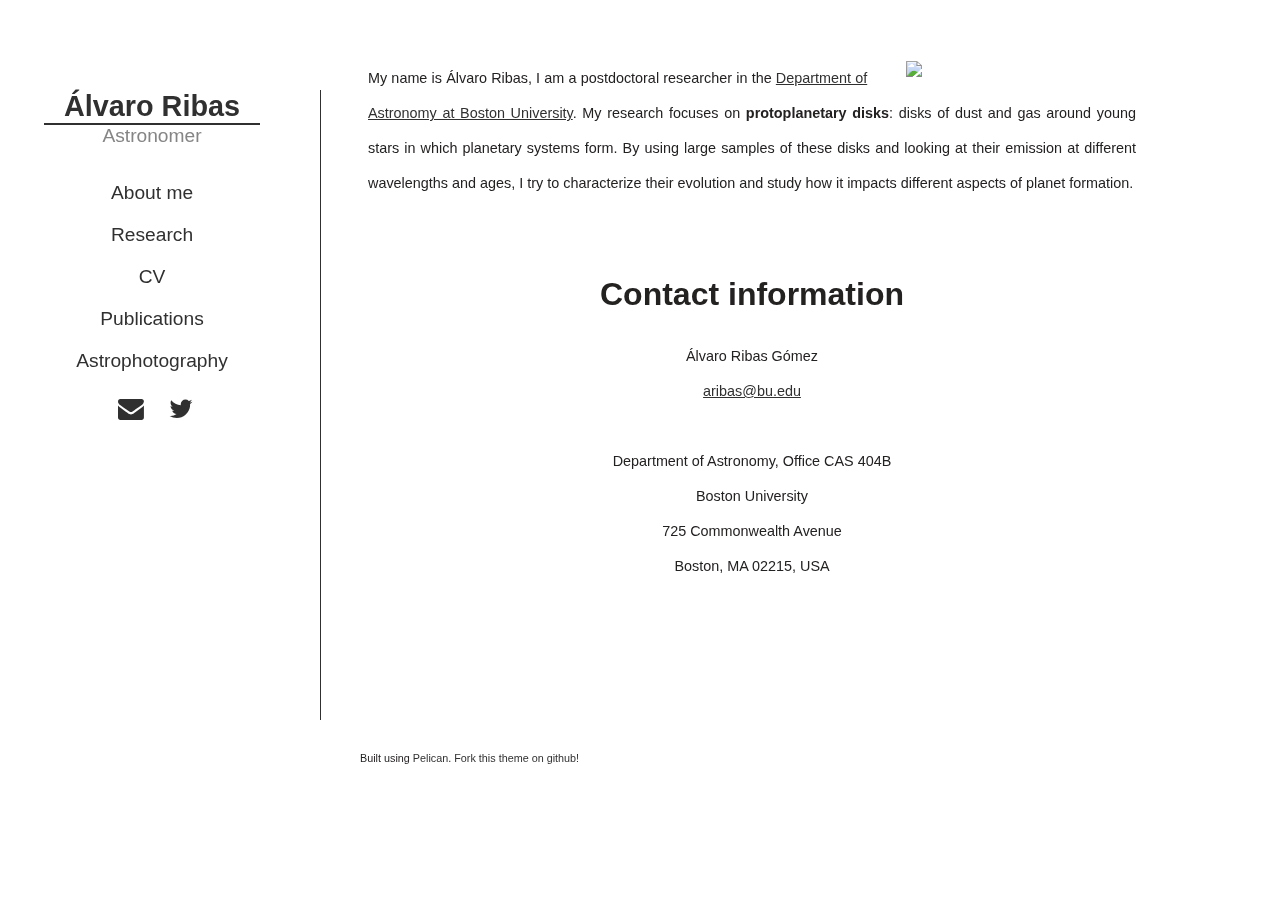
==== index.html @ 6d12dbe9 "Working version after Pelican 3 (I hope)" ====
<!DOCTYPE html>
<html lang="en">

<head>
  <link rel="stylesheet" type="text/css" href="http://alvaroribas.github.io/theme/css/style.css">
  <link rel="icon" href="/images/my_logo.png" type="image/png">
  <link rel="shortcut icon" href="/images/my_logo.png" type="image/png">
  <link rel="stylesheet" type="text/css" href="http://alvaroribas.github.io/theme/css/pygments.css">
  <link rel="stylesheet" type="text/css" href="http://fonts.googleapis.com/css?family=Open+Sans:400italic,400,600,600italic,700,700italic|Inconsolata">
  <link  href="//maxcdn.bootstrapcdn.com/font-awesome/4.2.0/css/font-awesome.min.css" rel="stylesheet">

  <meta charset="utf-8" />
  <meta name="HandheldFriendly" content="True">
  <meta name="MobileOptimized" content="320">
  <meta name="viewport" content="width=device-width; initial-scale=1.0">
  <meta name="author" content="Álvaro Ribas">
  <meta name="description" content="Writings by Álvaro Ribas">



  <title>
  </title>

</head>

<body>
  <aside>
    <div id="user_meta">
      <a href="/">
      </a>
      <h2><a href="/">Álvaro Ribas</a></h2>
      <p>Astronomer</p>
      <ul>
        <li><a href="/pages/about-me.html">About me</a></li>
        <li><a href="/pages/research.html">Research</a></li>
        <li><a href="/pages/cv.html">CV</a></li>
        <li><a href="/pages/publications.html">Publications</a></li>
        <li><a href="/pages/astrophotography.html">Astrophotography</a></li>
      </ul>
      <ul2>
        <li><a href="mailto:aribas@bu.edu"><i class="fa fa-envelope"></i> </a></li>
        <li><a href="http://twitter.com/AstroRibas"><i class="fa fa-twitter"></i> </a></li>
      </ul2>
    </div>
  </aside>

  <main>
    <br>
<br><article>
  <div id="article_title">
    <h1><a href="http://alvaroribas.github.io/"></a></h1>
  </div>
  <div id="article_text">
    <p><img style="float:right" src="../images/alvaro.png"
width = 25% hspace = 5% vspace = 0%pt/>
My name is Álvaro Ribas,  I am a postdoctoral researcher in the
<a href="http://www.bu.edu/astronomy/">Department of Astronomy at Boston University</a>.  My research focuses on
<strong>protoplanetary disks</strong>: disks of dust and gas around young stars in which planetary systems form. By using large
samples of these disks and looking at their emission at different wavelengths and ages, I try to characterize their
evolution and study how it impacts different aspects of planet&nbsp;formation.</p>
<p><br>
<center></p>
<h2>Contact&nbsp;information</h2>
<p>Álvaro Ribas Gómez<br>
<a href="mailto:aribas@bu.edu">aribas@bu.edu</a>
<br><br>
Department of Astronomy, Office <span class="caps">CAS</span> 404B<br>
Boston University<br>
725 Commonwealth Avenue<br>
Boston, <span class="caps">MA</span> 02215, <span class="caps">USA</span>  </p>
<h2></center></h2>
<p><br></p>
  </div>
</article>

    <footer>
    </footer>

    <div id="ending_message">
      <p>Built using <a href="http://getpelican.com">Pelican</a>. <a
      href="https://github.com/alvaroribas/pelican-minimal">Fork this theme on github!</a></p>
    </div>
  </main>
</body>
</html>
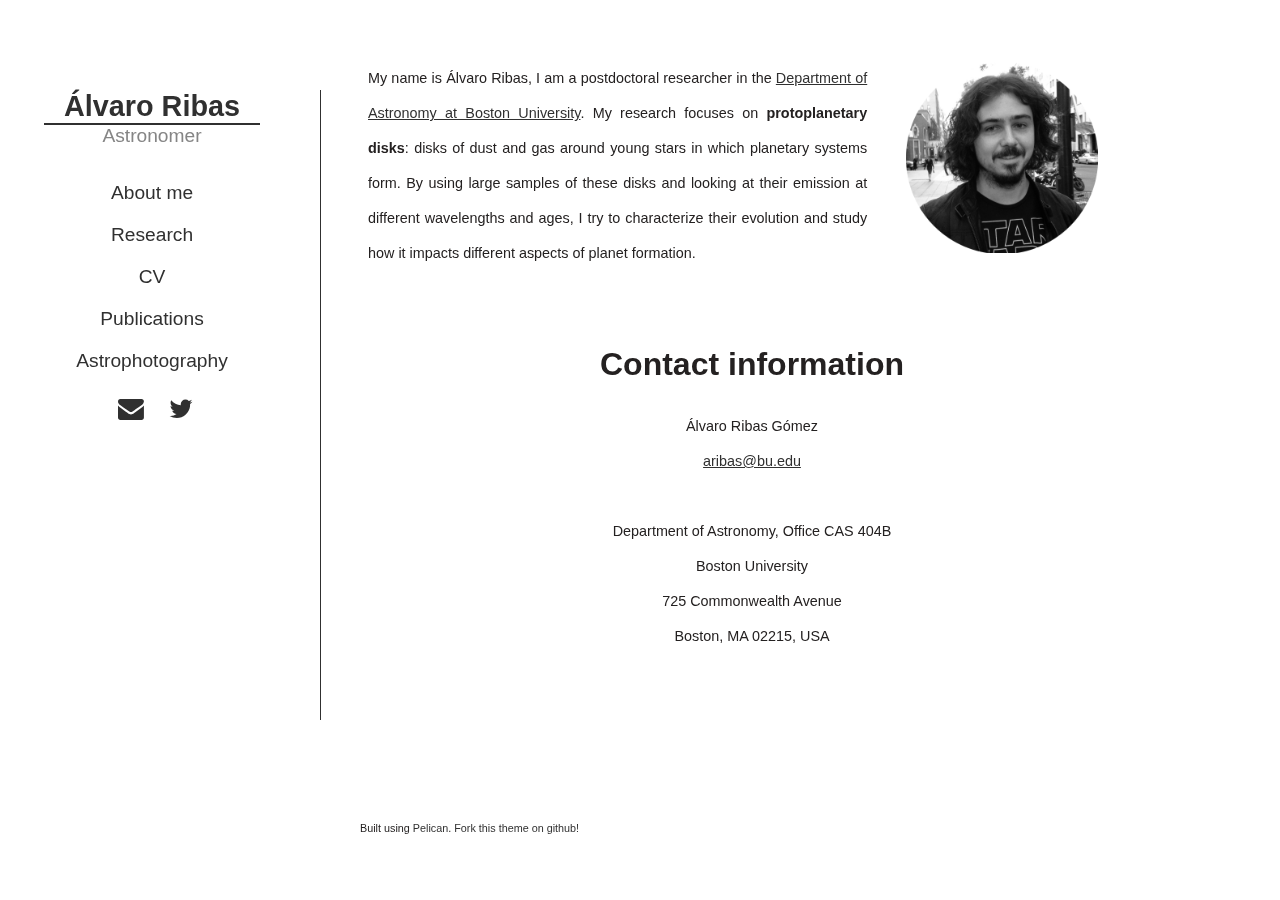
==== commit 4d7fc47c: "Fixed link to Alvaro.png" ====
--- a/index.html
+++ b/index.html
@@ -51,7 +51,7 @@
     <h1><a href="http://alvaroribas.github.io/"></a></h1>
   </div>
   <div id="article_text">
-    <p><img style="float:right" src="../images/alvaro.png"
+    <p><img style="float:right" src="../images/Alvaro.png"
 width = 25% hspace = 5% vspace = 0%pt/>
 My name is Álvaro Ribas,  I am a postdoctoral researcher in the
 <a href="http://www.bu.edu/astronomy/">Department of Astronomy at Boston University</a>.  My research focuses on
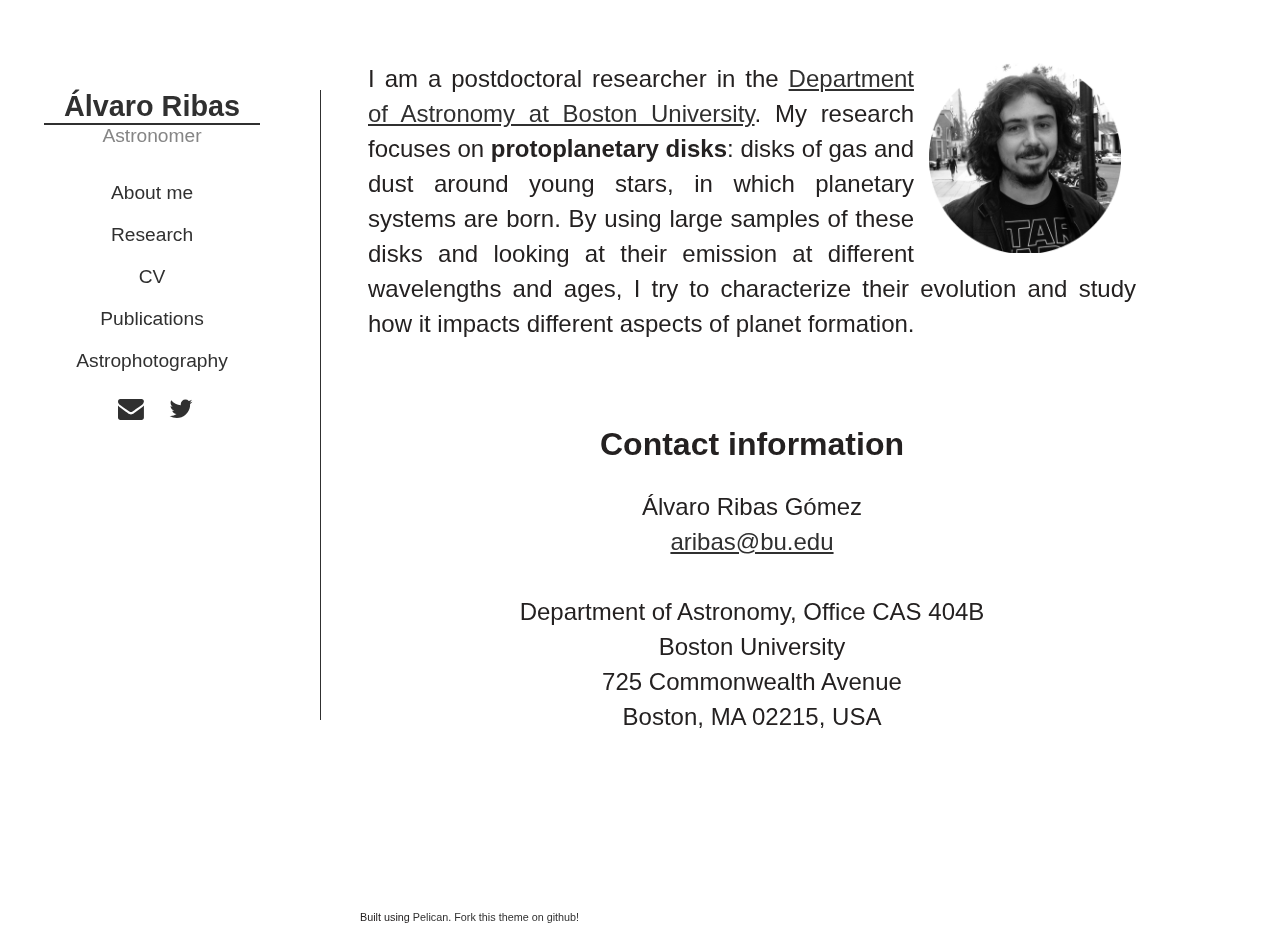
==== commit 6266c37b: "Updated website, publications, fontsize" ====
--- a/index.html
+++ b/index.html
@@ -2,10 +2,10 @@
 <html lang="en">
 
 <head>
-  <link rel="stylesheet" type="text/css" href="http://alvaroribas.github.io/theme/css/style.css">
+  <link rel="stylesheet" type="text/css" href="/theme/css/style.css">
   <link rel="icon" href="/images/my_logo.png" type="image/png">
   <link rel="shortcut icon" href="/images/my_logo.png" type="image/png">
-  <link rel="stylesheet" type="text/css" href="http://alvaroribas.github.io/theme/css/pygments.css">
+  <link rel="stylesheet" type="text/css" href="/theme/css/pygments.css">
   <link rel="stylesheet" type="text/css" href="http://fonts.googleapis.com/css?family=Open+Sans:400italic,400,600,600italic,700,700italic|Inconsolata">
   <link  href="//maxcdn.bootstrapcdn.com/font-awesome/4.2.0/css/font-awesome.min.css" rel="stylesheet">
 
@@ -48,16 +48,14 @@
     <br>
 <br><article>
   <div id="article_title">
-    <h1><a href="http://alvaroribas.github.io/"></a></h1>
+    <h1><a href="/"></a></h1>
   </div>
   <div id="article_text">
-    <p><img style="float:right" src="../images/Alvaro.png"
-width = 25% hspace = 5% vspace = 0%pt/>
-My name is Álvaro Ribas,  I am a postdoctoral researcher in the
-<a href="http://www.bu.edu/astronomy/">Department of Astronomy at Boston University</a>.  My research focuses on
-<strong>protoplanetary disks</strong>: disks of dust and gas around young stars in which planetary systems form. By using large
-samples of these disks and looking at their emission at different wavelengths and ages, I try to characterize their
-evolution and study how it impacts different aspects of planet&nbsp;formation.</p>
+    <p><img style="float:right" src="../images/Alvaro.png" width = 25% hspace = 15em vspace = 0%pt/> I am a postdoctoral
+researcher in the <a href="http://www.bu.edu/astronomy/">Department of Astronomy at Boston University</a>.  My research
+focuses on <strong>protoplanetary disks</strong>: disks of gas and dust around young stars, in which planetary systems are born. By
+using large samples of these disks and looking at their emission at different wavelengths and ages, I try to
+characterize their evolution and study how it impacts different aspects of planet&nbsp;formation.</p>
 <p><br>
 <center></p>
 <h2>Contact&nbsp;information</h2>
--- a/theme/css/style.css
+++ b/theme/css/style.css
@@ -0,0 +1,242 @@
+body {
+  margin: 0;
+  padding: 0;
+  background-color: #ffffff;
+  color: #242121;
+  font-family: "Helvetica Neue", Helvetica, Arial, sans-serif;
+  text-align: justify;
+  text-justify: inter-word;
+}
+a {
+  color: #303030;
+  text-decoration: none;
+}
+hr {
+  color: #ffffff;
+  background-color: #ffffff;
+  height: 1px;
+  border: none;
+  margin-top: 3px;
+  margin-bottom: 3px;
+}
+aside {
+  background-color: #ffffff;
+}
+aside div#user_meta {
+  padding-left: 10%;
+  text-align: center;
+}
+aside div#user_meta h2 {
+  color: #ffffff;
+  margin: 0% 5% 0% 5%;
+  padding-left: 0%;
+  padding-right: 0%;
+  font-weight: 800;
+  border-bottom: #303030 2px solid;
+}
+aside div#user_meta a {
+  font-size: 120%;
+  color: #303030;
+  text-decoration: none;
+}
+aside div#user_meta p {
+  margin: 0 0% 0% 0;
+  font-size: 120%;
+  padding-left: 0%;
+  padding-right: 0%;
+  color: #858585;
+}
+aside div#user_meta ul {
+  margin: 35px 0 0 0;
+  padding-left: 0px;
+  font-size: 0.8em;
+  list-style-type: none;
+}
+aside div#user_meta ul li {
+  margin-left: 0px;
+  display: inline-flex;
+  font-size: 125%;
+}
+aside div#user_meta ul li a {
+  color: #303030;
+}
+aside div#user_meta ul li a i {
+  margin-right: 4px;
+  font-size: 0.95em;
+}
+aside div#user_meta ul2 {
+  margin: 0 0 0 0%;
+  font-size: 150%;
+  list-style-type: none;
+}
+aside div#user_meta ul2 li {
+  margin-left: 12px;
+  display: inline;
+  align-items: center
+}
+aside div#user_meta ul2 li a {
+  color: #303030;
+}
+aside div#user_meta ul2 li a i {
+  margin-right: 5px;
+  font-size: 0.9em;
+}
+main header {
+  padding: 0px 10px 0px 10px;
+  border-top: #eeeeee 1px solid;
+  border-bottom: #ffffff 2px solid;
+  background-color: #ffffff;
+}
+main header p {
+  font-weight: 600;
+  font-size: 0.525em;
+  text-transform: uppercase;
+}
+main article {
+  font-size: 85%;
+  max-width: 100%;
+  padding: 0% 5% 0% 5%;
+  text-rendering: optimizeLegibility;
+}
+main article h1 {
+  font-size: 38px;
+}
+main article h2 {
+  font-size: 32px;
+}
+main article h3 {
+  font-size: 22px;
+}
+main article div#article_meta {
+  font-size: 0.725em;
+  color: #777777;
+}
+main article div#article_meta_index {
+  font-size: 0.725em;
+  color: #777777;
+  margin-bottom: -10px;
+  margin-top: -16px;
+}
+main article div#disqus_thread {
+  padding: 25px 0;
+}
+main article div#article_text {
+  font-size: 18pt;
+  line-height: 35px;
+}
+main article div#article_text a {
+  text-decoration: underline;
+}
+main article div#article_text code {
+  margin: 2px;
+  padding: 0;
+  color: #000000;
+  font-size: 0.9em;
+  font-family: 'Inconsolata', 'Consolas', 'Menlo', 'Deja Vu Sans Mono', 'Bitstream Vera Sans Mono', monospace;
+  background: #ffffff;
+}
+main article div#article_text pre {
+  margin: 22px 2px 22px 2px;
+  padding: 8px;
+  color: #000000;
+  border-left: 3px solid #78c3eb;
+  font-size: 0.9em;
+  font-family: 'Inconsolata', 'Consolas', 'Menlo', 'Deja Vu Sans Mono', 'Bitstream Vera Sans Mono', monospace;
+  background: #eeeeee;
+  line-height: 1.125em;
+  overflow-x: auto;
+}
+main article div#article_text blockquote {
+  margin: 22px 2px 22px 2px;
+  padding-left: 40px;
+  color: #777777;
+  font-style: italic;
+}
+main article div#article_text div.figure {
+  max-width: 620px;
+  margin-left: 5px;
+  margin-top: 26px;
+  margin-bottom: 26px;
+}
+main article div#article_text div.figure img {
+  max-width: 99%;
+  padding: 0px;
+  border-radius: 8px;
+  -moz-border-radius: 8px;
+  -khtml-border-radius: 8px;
+  -webkit-border-radius: 8px;
+  box-shadow: 0 1px 5px #ccc;
+  -moz-box-shadow: 0 1px 5px #ccc;
+  -webkit-box-shadow: 0 1px 5px #ccc;
+}
+main article div#article_text div.figure p.caption {
+  color: #777777;
+  font-style: italic;
+  font-size: 0.9em;
+  margin-top: 0px;
+  padding: 8px;
+}
+main footer {
+  border-bottom: #ffffff 1px solid;
+  padding: 40px;
+}
+main footer a.button_accent {
+  padding: 10px;
+  border: 2px solid #78c3eb;
+  border-radius: 20px;
+  -moz-border-radius: 20px;
+  -webkit-border-radius: 20px;
+  text-transform: uppercase;
+  color: #78c3eb;
+  font-size: 1.125em;
+}
+main footer a.button_accent:hover {
+  color: #ffffff;
+  background-color: #78c3eb;
+}
+main footer a.button_accent:active {
+  color: #ffffff;
+  background-color: #78c3eb;
+}
+main div#ending_message {
+  padding: 0 40px 0 40px;
+  font-color: #eeeeee;
+  font-size: 0.675em;
+}
+@media screen and (min-width: 1024px) {
+  aside {
+    width: 25%;
+    height: 70%;
+    position: fixed;
+    top: 10%;
+    bottom: 30%
+    left: 0;
+    border-right: #303030 1px solid;
+  }
+  aside h2 {
+    margin: 10px 0 0 0;
+  }
+  aside div#user_meta {
+    max-width: 75%;
+    text-align: center;
+  }
+  aside div#user_meta ul li {
+    margin-bottom: 20px;
+    display: block;
+  }
+  main {
+    width: 75%;
+    position: absolute;
+    top: 0;
+    left: 25%;
+    overflow-x: hidden;
+    overflow-y: hidden;
+  }
+  main article {
+    max-width: 80%;
+    font-size: 90%;
+  }
+  main header {
+    border-top: 0;
+  }
+}
--- a/theme/css/pygments.css
+++ b/theme/css/pygments.css
@@ -0,0 +1,61 @@
+.hll { background-color: #ffffcc }
+.c { color: #408080; font-style: italic } /* Comment */
+.err { border: 1px solid #FF0000 } /* Error */
+.k { color: #008000; font-weight: bold } /* Keyword */
+.o { color: #666666 } /* Operator */
+.cm { color: #408080; font-style: italic } /* Comment.Multiline */
+.cp { color: #BC7A00 } /* Comment.Preproc */
+.c1 { color: #408080; font-style: italic } /* Comment.Single */
+.cs { color: #408080; font-style: italic } /* Comment.Special */
+.gd { color: #A00000 } /* Generic.Deleted */
+.ge { font-style: italic } /* Generic.Emph */
+.gr { color: #FF0000 } /* Generic.Error */
+.gh { color: #000080; font-weight: bold } /* Generic.Heading */
+.gi { color: #00A000 } /* Generic.Inserted */
+.go { color: #888888 } /* Generic.Output */
+.gp { color: #000080; font-weight: bold } /* Generic.Prompt */
+.gs { font-weight: bold } /* Generic.Strong */
+.gu { color: #800080; font-weight: bold } /* Generic.Subheading */
+.gt { color: #0044DD } /* Generic.Traceback */
+.kc { color: #008000; font-weight: bold } /* Keyword.Constant */
+.kd { color: #008000; font-weight: bold } /* Keyword.Declaration */
+.kn { color: #008000; font-weight: bold } /* Keyword.Namespace */
+.kp { color: #008000 } /* Keyword.Pseudo */
+.kr { color: #008000; font-weight: bold } /* Keyword.Reserved */
+.kt { color: #B00040 } /* Keyword.Type */
+.m { color: #666666 } /* Literal.Number */
+.s { color: #BA2121 } /* Literal.String */
+.na { color: #7D9029 } /* Name.Attribute */
+.nb { color: #008000 } /* Name.Builtin */
+.nc { color: #0000FF; font-weight: bold } /* Name.Class */
+.no { color: #880000 } /* Name.Constant */
+.nd { color: #AA22FF } /* Name.Decorator */
+.ni { color: #999999; font-weight: bold } /* Name.Entity */
+.ne { color: #D2413A; font-weight: bold } /* Name.Exception */
+.nf { color: #0000FF } /* Name.Function */
+.nl { color: #A0A000 } /* Name.Label */
+.nn { color: #0000FF; font-weight: bold } /* Name.Namespace */
+.nt { color: #008000; font-weight: bold } /* Name.Tag */
+.nv { color: #19177C } /* Name.Variable */
+.ow { color: #AA22FF; font-weight: bold } /* Operator.Word */
+.w { color: #bbbbbb } /* Text.Whitespace */
+.mf { color: #666666 } /* Literal.Number.Float */
+.mh { color: #666666 } /* Literal.Number.Hex */
+.mi { color: #666666 } /* Literal.Number.Integer */
+.mo { color: #666666 } /* Literal.Number.Oct */
+.sb { color: #BA2121 } /* Literal.String.Backtick */
+.sc { color: #BA2121 } /* Literal.String.Char */
+.sd { color: #BA2121; font-style: italic } /* Literal.String.Doc */
+.s2 { color: #BA2121 } /* Literal.String.Double */
+.se { color: #BB6622; font-weight: bold } /* Literal.String.Escape */
+.sh { color: #BA2121 } /* Literal.String.Heredoc */
+.si { color: #BB6688; font-weight: bold } /* Literal.String.Interpol */
+.sx { color: #008000 } /* Literal.String.Other */
+.sr { color: #BB6688 } /* Literal.String.Regex */
+.s1 { color: #BA2121 } /* Literal.String.Single */
+.ss { color: #19177C } /* Literal.String.Symbol */
+.bp { color: #008000 } /* Name.Builtin.Pseudo */
+.vc { color: #19177C } /* Name.Variable.Class */
+.vg { color: #19177C } /* Name.Variable.Global */
+.vi { color: #19177C } /* Name.Variable.Instance */
+.il { color: #666666 } /* Literal.Number.Integer.Long */
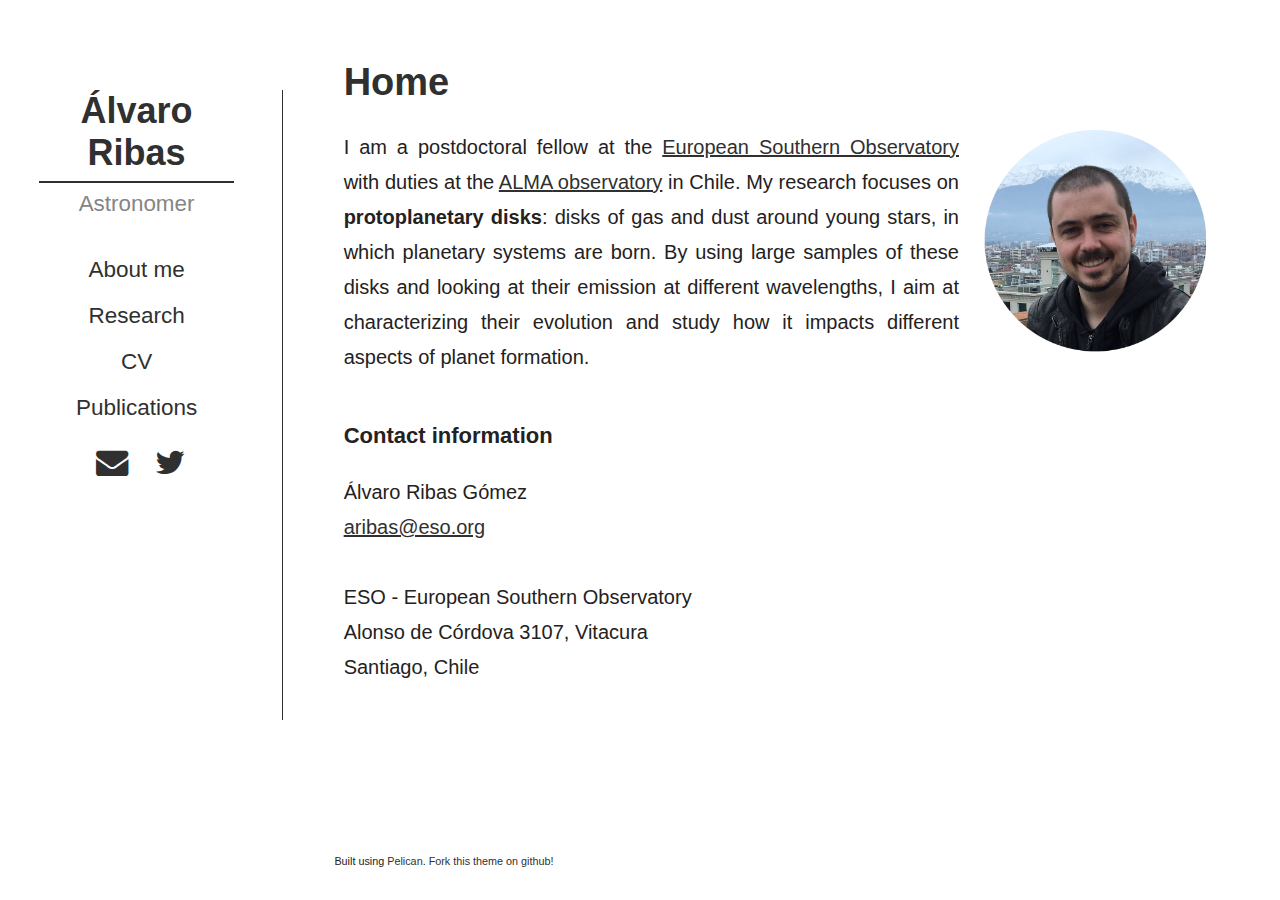
==== commit 865c3793: "Actualizacion ESO Fellowship" ====
--- a/index.html
+++ b/index.html
@@ -19,7 +19,7 @@
 
 
   <title>
-  </title>
+Home  </title>
 
 </head>
 
@@ -35,10 +35,9 @@
         <li><a href="/pages/research.html">Research</a></li>
         <li><a href="/pages/cv.html">CV</a></li>
         <li><a href="/pages/publications.html">Publications</a></li>
-        <li><a href="/pages/astrophotography.html">Astrophotography</a></li>
       </ul>
       <ul2>
-        <li><a href="mailto:aribas@bu.edu"><i class="fa fa-envelope"></i> </a></li>
+        <li><a href="mailto:aribas@eso.org"><i class="fa fa-envelope"></i> </a></li>
         <li><a href="http://twitter.com/AstroRibas"><i class="fa fa-twitter"></i> </a></li>
       </ul2>
     </div>
@@ -48,25 +47,20 @@
     <br>
 <br><article>
   <div id="article_title">
-    <h1><a href="/"></a></h1>
+    <h1><a href="/">Home</a></h1>
   </div>
   <div id="article_text">
-    <p><img style="float:right" src="../images/Alvaro.png" width = 25% hspace = 15em vspace = 0%pt/> I am a postdoctoral
-researcher in the <a href="http://www.bu.edu/astronomy/">Department of Astronomy at Boston University</a>.  My research
-focuses on <strong>protoplanetary disks</strong>: disks of gas and dust around young stars, in which planetary systems are born. By
-using large samples of these disks and looking at their emission at different wavelengths and ages, I try to
-characterize their evolution and study how it impacts different aspects of planet&nbsp;formation.</p>
-<p><br>
-<center></p>
-<h2>Contact&nbsp;information</h2>
+    <p><img style="float:right" src="../images/Alvaro.png" width = 25% hspace = 25em vspace = 0%pt/> I am a postdoctoral fellow at the <a href="https://www.eso.org/public/">European Southern Observatory</a> with duties at the <a href="https://www.almaobservatory.org/en/home/"><span class="caps">ALMA</span> observatory</a> in Chile.  My research focuses on <strong>protoplanetary disks</strong>: disks of gas and dust around young stars, in which planetary systems are born. By using large samples of these disks and looking at their emission at different wavelengths, I aim at characterizing their evolution and study how it impacts different aspects of planet&nbsp;formation.</p>
+<hr>
+<p><left></p>
+<h3>Contact&nbsp;information</h3>
 <p>Álvaro Ribas Gómez<br>
-<a href="mailto:aribas@bu.edu">aribas@bu.edu</a>
+<a href="mailto:aribas@eso.org">aribas@eso.org</a>
 <br><br>
-Department of Astronomy, Office <span class="caps">CAS</span> 404B<br>
-Boston University<br>
-725 Commonwealth Avenue<br>
-Boston, <span class="caps">MA</span> 02215, <span class="caps">USA</span>  </p>
-<h2></center></h2>
+<span class="caps">ESO</span> - European Southern Observatory<br>
+Alonso de Córdova 3107, Vitacura<br>
+Santiago,&nbsp;Chile</p>
+<h2></left></h2>
 <p><br></p>
   </div>
 </article>
--- a/theme/css/style.css
+++ b/theme/css/style.css
@@ -28,28 +28,29 @@
 }
 aside div#user_meta h2 {
   color: #ffffff;
-  margin: 0% 5% 0% 5%;
+  margin: 0% 5% 4% 5%;
   padding-left: 0%;
+  padding-bottom: 3%;
   padding-right: 0%;
   font-weight: 800;
   border-bottom: #303030 2px solid;
 }
 aside div#user_meta a {
-  font-size: 120%;
+  font-size: 150%;
   color: #303030;
   text-decoration: none;
 }
 aside div#user_meta p {
   margin: 0 0% 0% 0;
-  font-size: 120%;
+  font-size: 140%;
   padding-left: 0%;
   padding-right: 0%;
   color: #858585;
 }
 aside div#user_meta ul {
-  margin: 35px 0 0 0;
+  margin: 40px 0 0 0;
   padding-left: 0px;
-  font-size: 0.8em;
+  font-size: 0.75em;
   list-style-type: none;
 }
 aside div#user_meta ul li {
@@ -102,7 +103,7 @@
   font-size: 38px;
 }
 main article h2 {
-  font-size: 32px;
+  font-size: 28px;
 }
 main article h3 {
   font-size: 22px;
@@ -121,7 +122,7 @@
   padding: 25px 0;
 }
 main article div#article_text {
-  font-size: 18pt;
+  font-size: 15pt;
   line-height: 35px;
 }
 main article div#article_text a {
@@ -205,7 +206,7 @@
 }
 @media screen and (min-width: 1024px) {
   aside {
-    width: 25%;
+    width: 22%;
     height: 70%;
     position: fixed;
     top: 10%;
@@ -217,7 +218,7 @@
     margin: 10px 0 0 0;
   }
   aside div#user_meta {
-    max-width: 75%;
+    max-width: 77%;
     text-align: center;
   }
   aside div#user_meta ul li {
@@ -225,15 +226,15 @@
     display: block;
   }
   main {
-    width: 75%;
+    width: 77%;
     position: absolute;
     top: 0;
-    left: 25%;
+    left: 23%;
     overflow-x: hidden;
     overflow-y: hidden;
   }
   main article {
-    max-width: 80%;
+    max-width: 100%;
     font-size: 90%;
   }
   main header {
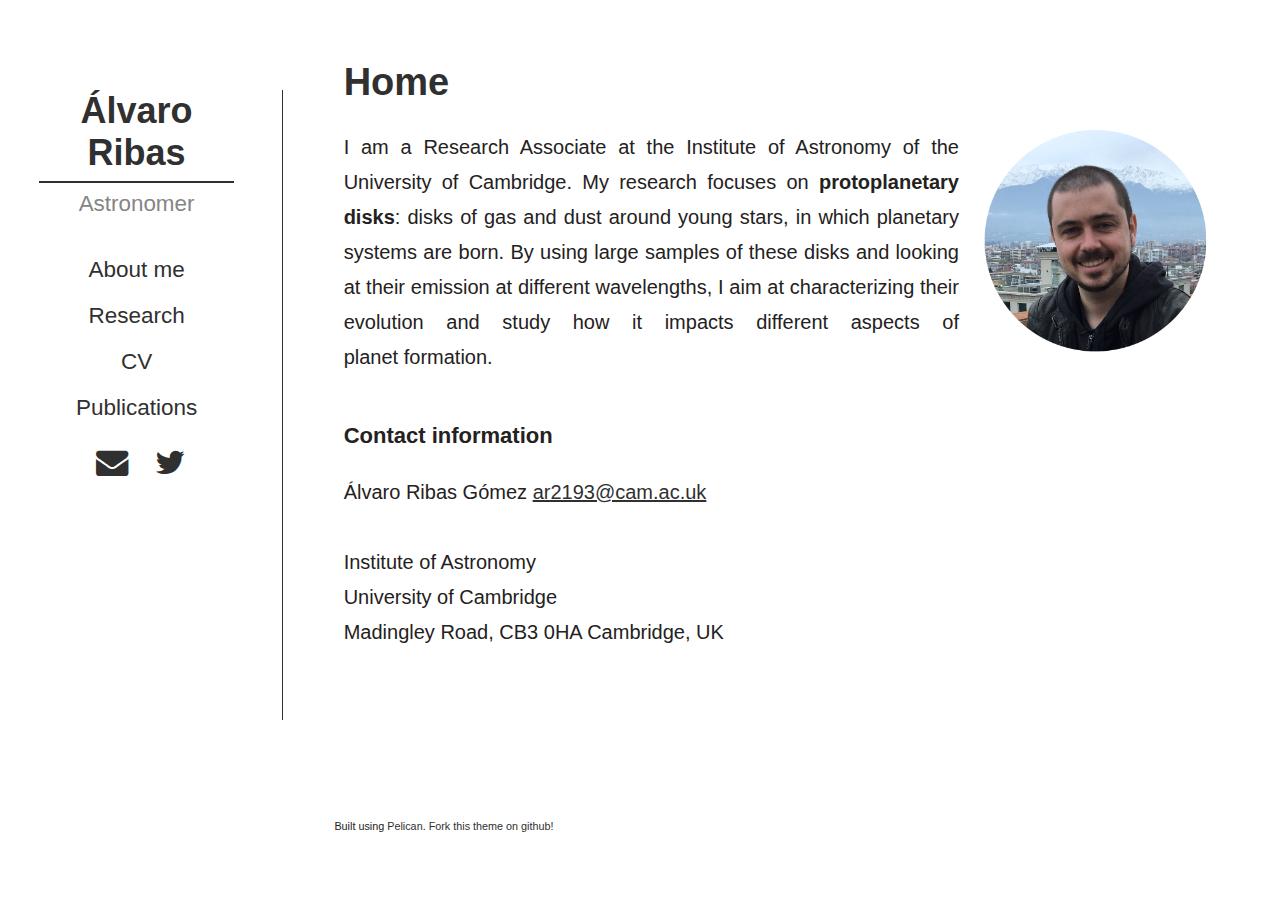
==== commit d0fc7bd4: "testing" ====
--- a/index.html
+++ b/index.html
@@ -2,10 +2,10 @@
 <html lang="en">
 
 <head>
-  <link rel="stylesheet" type="text/css" href="/theme/css/style.css">
+  <link rel="stylesheet" type="text/css" href="http://alvaroribas.github.io/theme/css/style.css">
   <link rel="icon" href="/images/my_logo.png" type="image/png">
   <link rel="shortcut icon" href="/images/my_logo.png" type="image/png">
-  <link rel="stylesheet" type="text/css" href="/theme/css/pygments.css">
+  <link rel="stylesheet" type="text/css" href="http://alvaroribas.github.io/theme/css/pygments.css">
   <link rel="stylesheet" type="text/css" href="http://fonts.googleapis.com/css?family=Open+Sans:400italic,400,600,600italic,700,700italic|Inconsolata">
   <link  href="//maxcdn.bootstrapcdn.com/font-awesome/4.2.0/css/font-awesome.min.css" rel="stylesheet">
 
@@ -37,7 +37,7 @@
         <li><a href="/pages/publications.html">Publications</a></li>
       </ul>
       <ul2>
-        <li><a href="mailto:aribas@eso.org"><i class="fa fa-envelope"></i> </a></li>
+        <li><a href="mailto:ar2193@cam.ac.uk"><i class="fa fa-envelope"></i> </a></li>
         <li><a href="http://twitter.com/AstroRibas"><i class="fa fa-twitter"></i> </a></li>
       </ul2>
     </div>
@@ -47,19 +47,19 @@
     <br>
 <br><article>
   <div id="article_title">
-    <h1><a href="/">Home</a></h1>
+    <h1><a href="http://alvaroribas.github.io/">Home</a></h1>
   </div>
   <div id="article_text">
-    <p><img style="float:right" src="../images/Alvaro.png" width = 25% hspace = 25em vspace = 0%pt/> I am a postdoctoral fellow at the <a href="https://www.eso.org/public/">European Southern Observatory</a> with duties at the <a href="https://www.almaobservatory.org/en/home/"><span class="caps">ALMA</span> observatory</a> in Chile.  My research focuses on <strong>protoplanetary disks</strong>: disks of gas and dust around young stars, in which planetary systems are born. By using large samples of these disks and looking at their emission at different wavelengths, I aim at characterizing their evolution and study how it impacts different aspects of planet&nbsp;formation.</p>
+    <p><img style="float:right" src="../images/Alvaro.png" width = 25% hspace = 25em vspace = 0%pt/> I am a Research Associate at the Institute of Astronomy of the University of Cambridge. My research focuses on <strong>protoplanetary disks</strong>: disks of gas and dust around young stars, in which planetary systems are born. By using large samples of these disks and looking at their emission at different wavelengths, I aim at characterizing their evolution and study how it impacts different aspects of planet&nbsp;formation.</p>
 <hr>
 <p><left></p>
 <h3>Contact&nbsp;information</h3>
-<p>Álvaro Ribas Gómez<br>
-<a href="mailto:aribas@eso.org">aribas@eso.org</a>
+<p>Álvaro Ribas Gómez
+<a href="mailto:ar2193@cam.ac.uk">ar2193@cam.ac.uk</a>
 <br><br>
-<span class="caps">ESO</span> - European Southern Observatory<br>
-Alonso de Córdova 3107, Vitacura<br>
-Santiago,&nbsp;Chile</p>
+Institute of Astronomy<br>
+University of Cambridge<br>
+Madingley Road, <span class="caps">CB3</span> <span class="caps">0HA</span> Cambridge, <span class="caps">UK</span></p>
 <h2></left></h2>
 <p><br></p>
   </div>
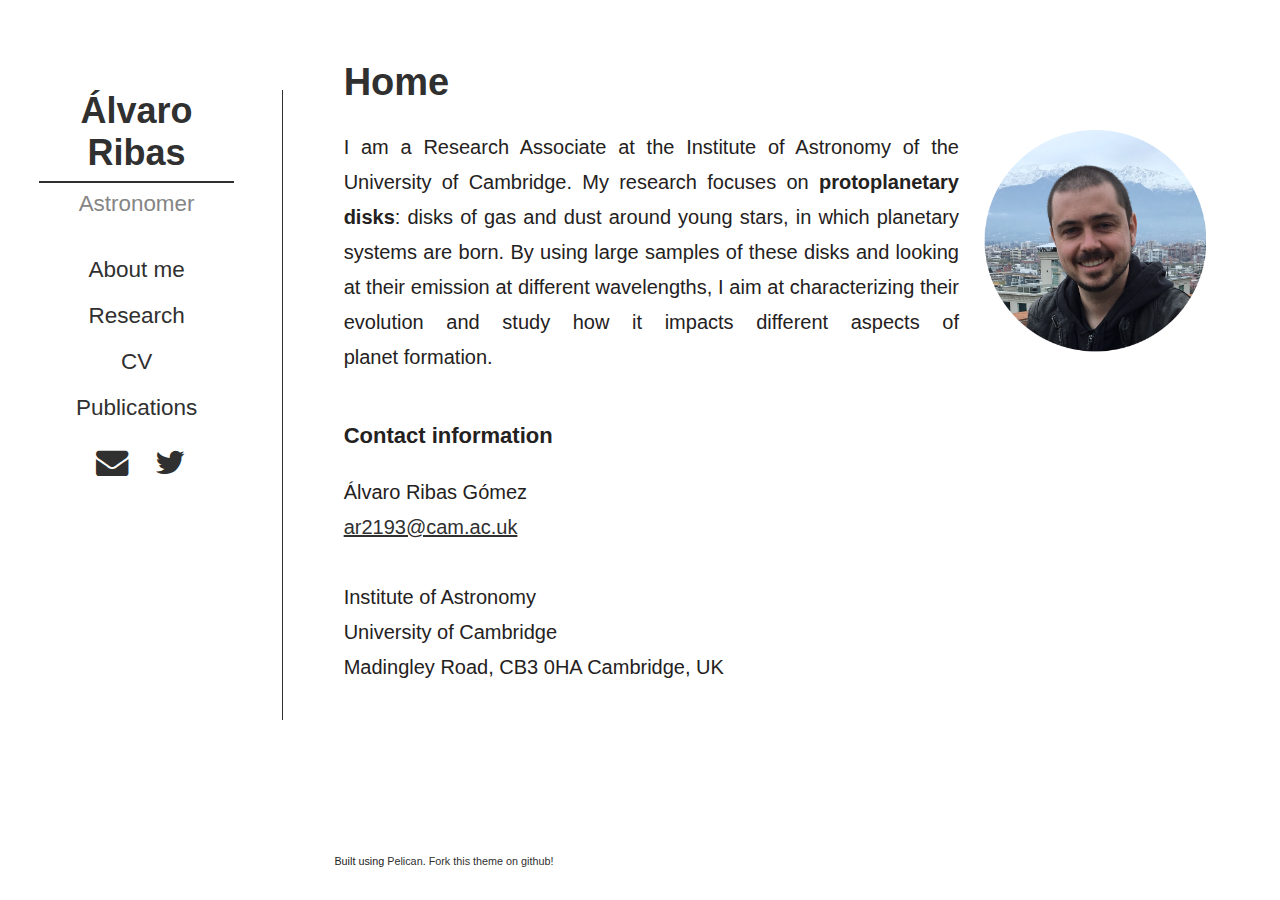
==== commit eaa2427b: "Update index" ====
--- a/index.html
+++ b/index.html
@@ -54,7 +54,7 @@
 <hr>
 <p><left></p>
 <h3>Contact&nbsp;information</h3>
-<p>Álvaro Ribas Gómez
+<p>Álvaro Ribas Gómez<br>
 <a href="mailto:ar2193@cam.ac.uk">ar2193@cam.ac.uk</a>
 <br><br>
 Institute of Astronomy<br>
